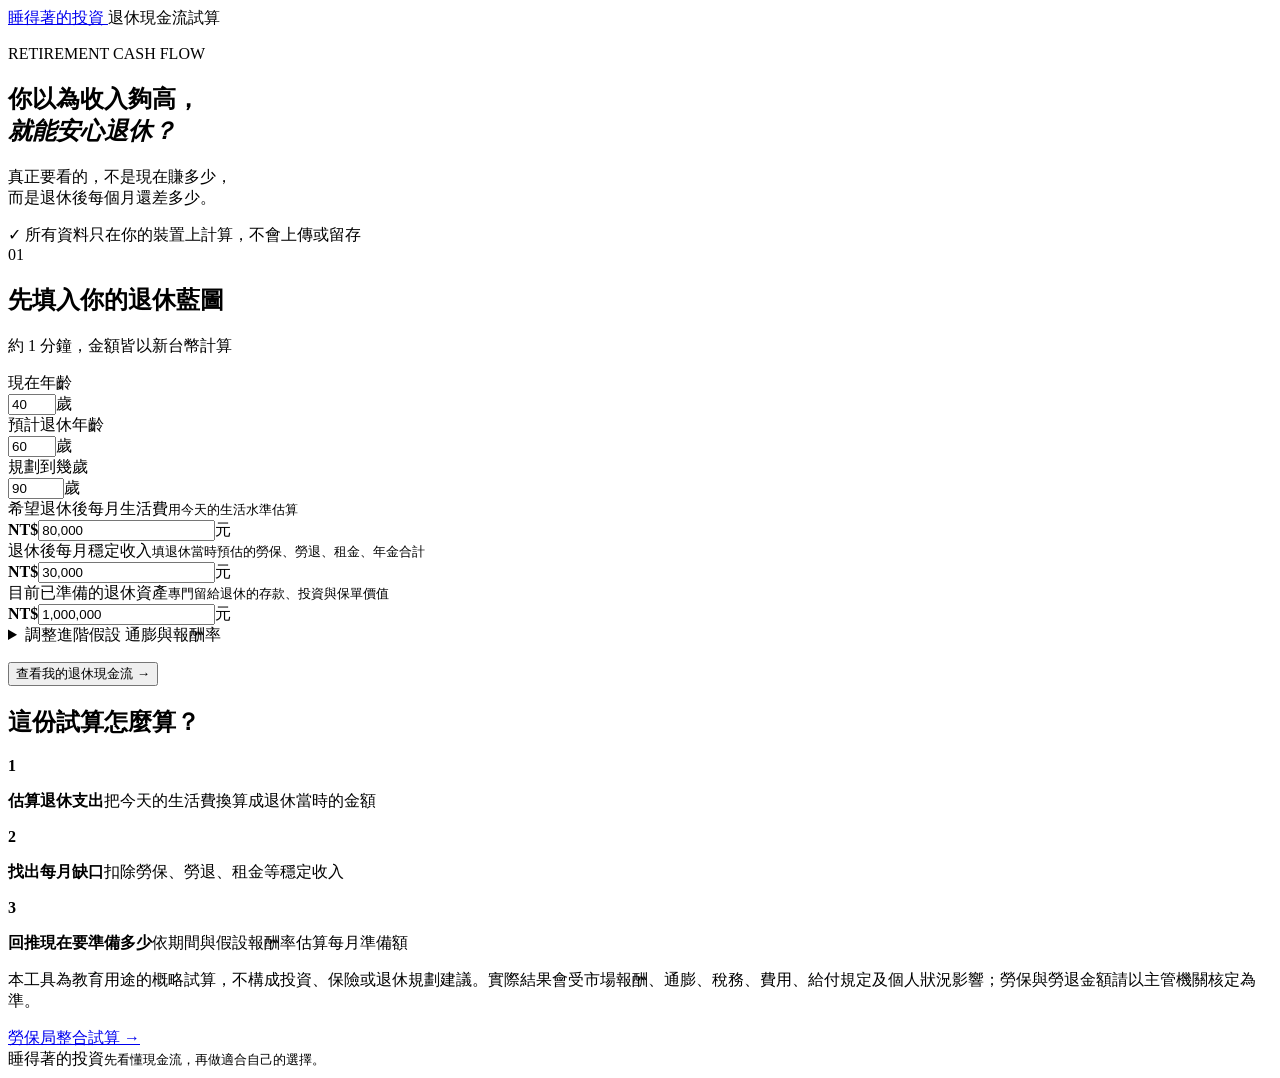
==== index.html @ b3f50241 "Add retirement cash flow calculator" ====
<!doctype html>
<html lang="zh-Hant">
<head>
  <meta charset="utf-8">
  <meta name="viewport" content="width=device-width, initial-scale=1, viewport-fit=cover">
  <meta name="theme-color" content="#17243c">
  <title>退休現金流試算｜睡得著的投資</title>
  <meta name="description" content="快速估算退休後每月現金流缺口、退休準備金，以及現在每月需要準備多少。">
  <link rel="preconnect" href="https://fonts.googleapis.com">
  <link rel="preconnect" href="https://fonts.gstatic.com" crossorigin>
  <link href="https://fonts.googleapis.com/css2?family=Noto+Sans+TC:wght@400;500;600;700;800&display=swap" rel="stylesheet">
  <link rel="stylesheet" href="styles.css">
</head>
<body>
  <header class="topbar">
    <a class="brand" href="#top" aria-label="回到頁首">
      <span class="brand-mark" aria-hidden="true"></span>
      <span>睡得著的投資</span>
    </a>
    <span class="mini">退休現金流試算</span>
  </header>

  <main id="top">
    <section class="intro wrap">
      <p class="eyebrow">RETIREMENT CASH FLOW</p>
      <h1>你以為收入夠高，<br><em>就能安心退休？</em></h1>
      <p class="lede">真正要看的，不是現在賺多少，<br class="mobile-break">而是退休後每個月還差多少。</p>
      <div class="privacy-note"><span aria-hidden="true">✓</span> 所有資料只在你的裝置上計算，不會上傳或留存</div>
    </section>

    <section class="calculator wrap" aria-labelledby="form-title">
      <div class="section-heading">
        <span>01</span>
        <div><h2 id="form-title">先填入你的退休藍圖</h2><p>約 1 分鐘，金額皆以新台幣計算</p></div>
      </div>

      <form id="retirementForm" novalidate>
        <div class="form-grid three">
          <label>現在年齡<div class="input-wrap"><input id="currentAge" type="number" inputmode="numeric" min="18" max="79" value="40" required><span>歲</span></div></label>
          <label>預計退休年齡<div class="input-wrap"><input id="retireAge" type="number" inputmode="numeric" min="40" max="85" value="60" required><span>歲</span></div></label>
          <label>規劃到幾歲<div class="input-wrap"><input id="planAge" type="number" inputmode="numeric" min="61" max="110" value="90" required><span>歲</span></div></label>
        </div>

        <div class="divider"></div>
        <div class="form-grid two">
          <label>希望退休後每月生活費<small>用今天的生活水準估算</small><div class="input-wrap money"><b>NT$</b><input id="monthlyExpense" type="text" inputmode="numeric" value="80,000" required><span>元</span></div></label>
          <label>退休後每月穩定收入<small>填退休當時預估的勞保、勞退、租金、年金合計</small><div class="input-wrap money"><b>NT$</b><input id="monthlyIncome" type="text" inputmode="numeric" value="30,000" required><span>元</span></div></label>
          <label>目前已準備的退休資產<small>專門留給退休的存款、投資與保單價值</small><div class="input-wrap money"><b>NT$</b><input id="currentAssets" type="text" inputmode="numeric" value="1,000,000" required><span>元</span></div></label>
        </div>

        <details>
          <summary>調整進階假設 <span>通膨與報酬率</span></summary>
          <div class="form-grid three advanced">
            <label>每年通膨率<div class="input-wrap"><input id="inflation" type="number" inputmode="decimal" min="0" max="10" step="0.1" value="2"><span>%</span></div></label>
            <label>退休前年化報酬<div class="input-wrap"><input id="preReturn" type="number" inputmode="decimal" min="0" max="15" step="0.1" value="4"><span>%</span></div></label>
            <label>退休後年化報酬<div class="input-wrap"><input id="postReturn" type="number" inputmode="decimal" min="0" max="15" step="0.1" value="3"><span>%</span></div></label>
          </div>
          <p class="assumption">預設值僅供試算，不代表未來保證報酬。</p>
        </details>

        <p id="error" class="error" role="alert"></p>
        <button class="primary" type="submit">查看我的退休現金流 <span>→</span></button>
      </form>
    </section>

    <section id="results" class="results wrap" aria-live="polite" hidden>
      <div class="section-heading light">
        <span>02</span>
        <div><h2>你的退休現金流輪廓</h2><p id="timelineText"></p></div>
      </div>

      <div class="hero-result">
        <p>退休第一年，每月現金流缺口約</p>
        <strong id="monthlyGap">NT$ 0</strong>
        <small id="gapExplain"></small>
        <div class="bar" aria-hidden="true"><i id="incomeBar"></i></div>
        <div class="bar-labels"><span>穩定收入可支應 <b id="coverage">0%</b></span><span>缺口 <b id="gapPercent">0%</b></span></div>
      </div>

      <div class="result-grid">
        <article><span>退休時預估月生活費</span><b id="futureExpense">NT$ 0</b><small>已計入退休前通膨</small></article>
        <article><span>退休時需要的準備金</span><b id="capitalNeed">NT$ 0</b><small>支應整段退休生活的估算</small></article>
        <article><span>目前資產退休時預估值</span><b id="futureAssets">NT$ 0</b><small>依退休前報酬率推估</small></article>
      </div>

      <div class="action-card">
        <p>從現在開始，你每月約需準備</p>
        <strong id="monthlySaving">NT$ 0</strong>
        <div class="shortfall">退休準備金仍差 <b id="shortfall">NT$ 0</b></div>
        <p id="statusMessage" class="status-message"></p>
      </div>

      <div class="result-actions">
        <button id="copyResult" class="secondary" type="button">複製試算結果</button>
        <button id="recalculate" class="text-button" type="button">修改數字再試算</button>
      </div>

      <div class="cta">
        <p>數字不是要讓你焦慮，<br>而是讓下一步變得更清楚。</p>
        <strong>想把勞保、勞退、保單與投資一起納入？</strong>
        <span>截圖或複製結果，回到 IG 留言「退休」</span>
      </div>
    </section>

    <section class="method wrap">
      <h2>這份試算怎麼算？</h2>
      <div class="steps">
        <div><b>1</b><p><strong>估算退休支出</strong><span>把今天的生活費換算成退休當時的金額</span></p></div>
        <div><b>2</b><p><strong>找出每月缺口</strong><span>扣除勞保、勞退、租金等穩定收入</span></p></div>
        <div><b>3</b><p><strong>回推現在要準備多少</strong><span>依期間與假設報酬率估算每月準備額</span></p></div>
      </div>
      <p class="disclaimer">本工具為教育用途的概略試算，不構成投資、保險或退休規劃建議。實際結果會受市場報酬、通膨、稅務、費用、給付規定及個人狀況影響；勞保與勞退金額請以主管機關核定為準。</p>
      <div class="official-links"><a href="https://www.bli.gov.tw/0109187.html" target="_blank" rel="noopener">勞保局整合試算 →</a></div>
    </section>
  </main>

  <footer><span>睡得著的投資</span><small>先看懂現金流，再做適合自己的選擇。</small></footer>
  <script src="app.js"></script>
</body>
</html>
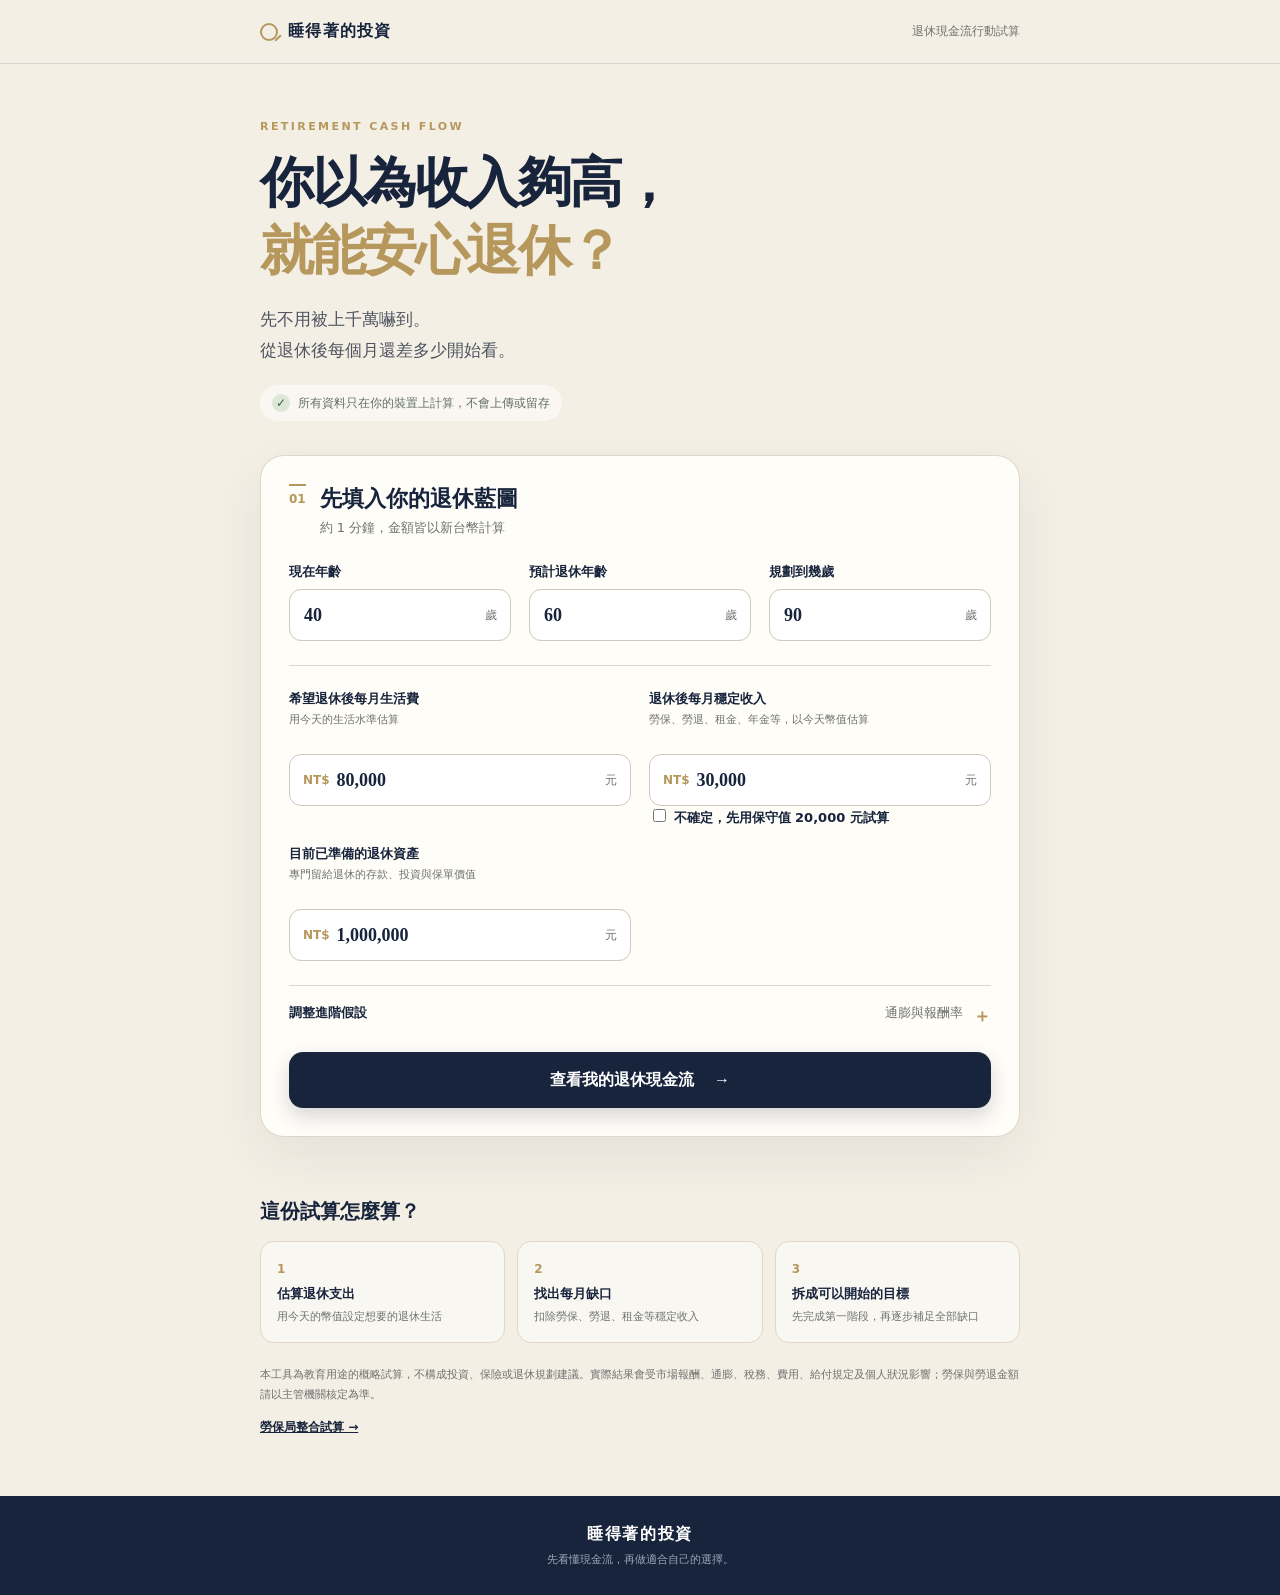
==== commit 20bea87e: "Make retirement results action oriented" ====
--- a/index.html
+++ b/index.html
@@ -4,12 +4,13 @@
   <meta charset="utf-8">
   <meta name="viewport" content="width=device-width, initial-scale=1, viewport-fit=cover">
   <meta name="theme-color" content="#17243c">
-  <title>退休現金流試算｜睡得著的投資</title>
-  <meta name="description" content="快速估算退休後每月現金流缺口、退休準備金，以及現在每月需要準備多少。">
+  <title>退休現金流行動試算｜睡得著的投資</title>
+  <meta name="description" content="用今天的幣值，看懂退休後每月差多少，以及現在可以先完成的第一個目標。">
   <link rel="preconnect" href="https://fonts.googleapis.com">
   <link rel="preconnect" href="https://fonts.gstatic.com" crossorigin>
   <link href="https://fonts.googleapis.com/css2?family=Noto+Sans+TC:wght@400;500;600;700;800&display=swap" rel="stylesheet">
   <link rel="stylesheet" href="styles.css">
+  <link rel="stylesheet" href="extras.css">
 </head>
 <body>
   <header class="topbar">
@@ -17,14 +18,14 @@
       <span class="brand-mark" aria-hidden="true"></span>
       <span>睡得著的投資</span>
     </a>
-    <span class="mini">退休現金流試算</span>
+      <span class="mini">退休現金流行動試算</span>
   </header>
 
   <main id="top">
     <section class="intro wrap">
       <p class="eyebrow">RETIREMENT CASH FLOW</p>
       <h1>你以為收入夠高，<br><em>就能安心退休？</em></h1>
-      <p class="lede">真正要看的，不是現在賺多少，<br class="mobile-break">而是退休後每個月還差多少。</p>
+      <p class="lede">先不用被上千萬嚇到。<br class="mobile-break">從退休後每個月還差多少開始看。</p>
       <div class="privacy-note"><span aria-hidden="true">✓</span> 所有資料只在你的裝置上計算，不會上傳或留存</div>
     </section>
 
@@ -44,7 +45,7 @@
         <div class="divider"></div>
         <div class="form-grid two">
           <label>希望退休後每月生活費<small>用今天的生活水準估算</small><div class="input-wrap money"><b>NT$</b><input id="monthlyExpense" type="text" inputmode="numeric" value="80,000" required><span>元</span></div></label>
-          <label>退休後每月穩定收入<small>填退休當時預估的勞保、勞退、租金、年金合計</small><div class="input-wrap money"><b>NT$</b><input id="monthlyIncome" type="text" inputmode="numeric" value="30,000" required><span>元</span></div></label>
+          <label>退休後每月穩定收入<small>勞保、勞退、租金、年金等，以今天幣值估算</small><div class="input-wrap money"><b>NT$</b><input id="monthlyIncome" type="text" inputmode="numeric" value="30,000" required><span>元</span></div><span class="unknown-toggle"><input id="incomeUnknown" type="checkbox"> 不確定，先用保守值 20,000 元試算</span></label>
           <label>目前已準備的退休資產<small>專門留給退休的存款、投資與保單價值</small><div class="input-wrap money"><b>NT$</b><input id="currentAssets" type="text" inputmode="numeric" value="1,000,000" required><span>元</span></div></label>
         </div>
 
@@ -55,7 +56,7 @@
             <label>退休前年化報酬<div class="input-wrap"><input id="preReturn" type="number" inputmode="decimal" min="0" max="15" step="0.1" value="4"><span>%</span></div></label>
             <label>退休後年化報酬<div class="input-wrap"><input id="postReturn" type="number" inputmode="decimal" min="0" max="15" step="0.1" value="3"><span>%</span></div></label>
           </div>
-          <p class="assumption">預設值僅供試算，不代表未來保證報酬。</p>
+          <p class="assumption">系統會把通膨與報酬率換算成實質購買力。預設值僅供試算，不代表未來保證報酬。</p>
         </details>
 
         <p id="error" class="error" role="alert"></p>
@@ -70,7 +71,7 @@
       </div>
 
       <div class="hero-result">
-        <p>退休第一年，每月現金流缺口約</p>
+        <p>以今天的生活水準，退休後每月約差</p>
         <strong id="monthlyGap">NT$ 0</strong>
         <small id="gapExplain"></small>
         <div class="bar" aria-hidden="true"><i id="incomeBar"></i></div>
@@ -78,17 +79,35 @@
       </div>
 
       <div class="result-grid">
-        <article><span>退休時預估月生活費</span><b id="futureExpense">NT$ 0</b><small>已計入退休前通膨</small></article>
-        <article><span>退休時需要的準備金</span><b id="capitalNeed">NT$ 0</b><small>支應整段退休生活的估算</small></article>
-        <article><span>目前資產退休時預估值</span><b id="futureAssets">NT$ 0</b><small>依退休前報酬率推估</small></article>
+        <article><span>距離退休</span><b id="resultPreYears">0 年</b><small>還有時間分階段準備</small></article>
+        <article><span>預計退休生活</span><b id="resultRetYears">0 年</b><small>從退休年齡規劃到目標年齡</small></article>
+        <article><span>穩定收入可支應</span><b id="coverageCard">0%</b><small>其餘就是要補上的月現金流</small></article>
       </div>
 
       <div class="action-card">
-        <p>從現在開始，你每月約需準備</p>
-        <strong id="monthlySaving">NT$ 0</strong>
-        <div class="shortfall">退休準備金仍差 <b id="shortfall">NT$ 0</b></div>
+        <p>先不用一次補完，現在可以從每月準備</p>
+        <strong id="stageMonthly">NT$ 0</strong>
         <p id="statusMessage" class="status-message"></p>
       </div>
+
+      <div class="first-stage">
+        <span class="stage-tag">先做第一階段</span>
+        <p>第一個退休準備目標</p>
+        <strong id="stageCapital">NT$ 0</strong>
+        <div class="stage-line"><span>未來約可支應每月</span><b id="stageIncome">NT$ 0</b></div>
+        <small id="stageExplain">先完成一小段，比一次看完整個退休更容易開始。</small>
+      </div>
+
+      <details class="full-breakdown">
+        <summary>查看完整退休準備金估算 <span>進階結果</span></summary>
+        <div class="full-grid">
+          <div><span>一次補足，現在每月需準備</span><b id="monthlySaving">NT$ 0</b></div>
+          <div><span>完整退休準備金需求</span><b id="capitalNeed">NT$ 0</b></div>
+          <div><span>目前資產退休時的購買力</span><b id="futureAssets">NT$ 0</b></div>
+          <div><span>仍需補足的準備金</span><b id="shortfall">NT$ 0</b></div>
+        </div>
+        <small>以上皆以今天幣值呈現，方便你和現在的收入與生活費比較。</small>
+      </details>
 
       <div class="result-actions">
         <button id="copyResult" class="secondary" type="button">複製試算結果</button>
@@ -105,9 +124,9 @@
     <section class="method wrap">
       <h2>這份試算怎麼算？</h2>
       <div class="steps">
-        <div><b>1</b><p><strong>估算退休支出</strong><span>把今天的生活費換算成退休當時的金額</span></p></div>
+        <div><b>1</b><p><strong>估算退休支出</strong><span>用今天的幣值設定想要的退休生活</span></p></div>
         <div><b>2</b><p><strong>找出每月缺口</strong><span>扣除勞保、勞退、租金等穩定收入</span></p></div>
-        <div><b>3</b><p><strong>回推現在要準備多少</strong><span>依期間與假設報酬率估算每月準備額</span></p></div>
+        <div><b>3</b><p><strong>拆成可以開始的目標</strong><span>先完成第一階段，再逐步補足全部缺口</span></p></div>
       </div>
       <p class="disclaimer">本工具為教育用途的概略試算，不構成投資、保險或退休規劃建議。實際結果會受市場報酬、通膨、稅務、費用、給付規定及個人狀況影響；勞保與勞退金額請以主管機關核定為準。</p>
       <div class="official-links"><a href="https://www.bli.gov.tw/0109187.html" target="_blank" rel="noopener">勞保局整合試算 →</a></div>
--- a/styles.css
+++ b/styles.css
@@ -0,0 +1 @@
+:root{--navy:#17243c;--navy2:#21304b;--cream:#f4efe5;--paper:#fffdf8;--gold:#b6975c;--gold2:#d5c08e;--ink:#17243c;--muted:#6f716f;--line:#ded7c9;--danger:#a3423c}*{box-sizing:border-box}html{scroll-behavior:smooth}body{margin:0;background:var(--cream);color:var(--ink);font-family:"Noto Sans TC",system-ui,sans-serif;-webkit-font-smoothing:antialiased}.wrap{width:min(760px,calc(100% - 32px));margin-inline:auto}.topbar{height:64px;padding:0 max(20px,calc((100vw - 760px)/2));display:flex;align-items:center;justify-content:space-between;border-bottom:1px solid rgba(23,36,60,.12);background:rgba(244,239,229,.92);backdrop-filter:blur(12px);position:sticky;top:0;z-index:10}.brand{color:var(--navy);text-decoration:none;font-weight:700;letter-spacing:.08em;display:flex;align-items:center;gap:10px}.brand-mark{width:18px;height:18px;border:2px solid var(--gold);border-radius:50%;position:relative}.brand-mark:after{content:"";position:absolute;width:8px;height:2px;background:var(--gold);right:-6px;bottom:0;transform:rotate(-42deg)}.mini{font-size:12px;color:var(--muted)}.intro{padding:56px 0 34px}.eyebrow{font-size:11px;letter-spacing:.22em;color:var(--gold);font-weight:800;margin:0 0 16px}.intro h1{font-size:clamp(32px,7vw,54px);line-height:1.25;letter-spacing:-.045em;margin:0;font-weight:800}.intro h1 em{font-style:normal;color:var(--gold)}.lede{font-size:17px;line-height:1.8;color:#4e5561;margin:20px 0}.privacy-note{display:inline-flex;align-items:center;gap:8px;font-size:12px;color:#627064;background:rgba(255,255,255,.55);padding:9px 12px;border-radius:999px}.privacy-note span{display:grid;place-items:center;width:18px;height:18px;border-radius:50%;background:#dce7d8;color:#3d633d;font-weight:800}.calculator{background:var(--paper);border:1px solid var(--line);border-radius:24px;padding:28px;box-shadow:0 18px 50px rgba(23,36,60,.07)}.section-heading{display:flex;align-items:flex-start;gap:14px;margin-bottom:26px}.section-heading>span{font:700 12px/1 system-ui;color:var(--gold);border-top:2px solid var(--gold);padding-top:7px}.section-heading h2{font-size:22px;margin:0 0 5px}.section-heading p{font-size:13px;color:var(--muted);margin:0}.form-grid{display:grid;gap:18px}.form-grid.three{grid-template-columns:repeat(3,1fr)}.form-grid.two{grid-template-columns:repeat(2,1fr)}label{font-size:13px;font-weight:700;display:block}label small{display:block;min-height:34px;font-weight:400;color:var(--muted);line-height:1.45;margin-top:4px}.input-wrap{height:52px;border:1px solid #cfc8bb;background:white;border-radius:12px;margin-top:8px;display:flex;align-items:center;transition:.2s}.input-wrap:focus-within{border-color:var(--gold);box-shadow:0 0 0 3px rgba(182,151,92,.15)}.input-wrap input{min-width:0;width:100%;height:100%;border:0;background:transparent;outline:0;padding:0 8px 0 14px;font:700 18px/1 "Noto Sans TC";color:var(--ink)}.input-wrap span{padding-right:13px;font-size:12px;color:var(--muted);font-weight:500}.input-wrap b{padding-left:13px;font-size:12px;color:var(--gold);white-space:nowrap}.input-wrap.money input{padding-left:7px}.divider{height:1px;background:var(--line);margin:24px 0}details{margin-top:24px;border-top:1px solid var(--line);padding-top:18px}summary{cursor:pointer;list-style:none;font-size:13px;font-weight:700;display:flex;justify-content:space-between}summary::-webkit-details-marker{display:none}summary:after{content:"＋";color:var(--gold);font-size:18px}details[open] summary:after{content:"−"}summary span{font-weight:400;color:var(--muted);margin-left:auto;margin-right:10px}.advanced{margin-top:18px}.assumption{font-size:11px;color:var(--muted);margin:12px 0 0}.primary,.secondary{width:100%;border:0;border-radius:14px;min-height:56px;font:700 16px "Noto Sans TC";cursor:pointer}.primary{margin-top:24px;background:var(--navy);color:white;display:flex;justify-content:center;align-items:center;gap:20px;box-shadow:0 8px 20px rgba(23,36,60,.18)}.primary:hover{background:#223454}.error{display:none;color:var(--danger);font-size:13px;margin:14px 0 -8px}.error.show{display:block}.results{margin-top:32px;background:var(--navy);color:white;border-radius:24px;padding:30px}.section-heading.light h2{color:white}.section-heading.light p{color:#afb8c8}.hero-result{text-align:center;padding:20px 0 26px}.hero-result p{font-size:14px;color:#c7ced9;margin:0}.hero-result>strong{font-size:clamp(38px,9vw,58px);letter-spacing:-.04em;color:var(--gold2);display:block;margin:8px 0}.hero-result>small{display:block;color:#adb6c5;line-height:1.6}.bar{height:9px;background:#815047;border-radius:99px;overflow:hidden;margin:24px 0 8px}.bar i{display:block;height:100%;width:0;background:var(--gold2);transition:width .6s ease}.bar-labels{display:flex;justify-content:space-between;font-size:11px;color:#aeb7c5}.bar-labels b{color:white}.result-grid{display:grid;grid-template-columns:repeat(3,1fr);gap:10px}.result-grid article{background:rgba(255,255,255,.06);border:1px solid rgba(255,255,255,.1);border-radius:14px;padding:16px}.result-grid span{display:block;font-size:11px;color:#aeb7c5;min-height:34px}.result-grid b{display:block;color:white;font-size:17px;margin:8px 0}.result-grid small{font-size:10px;color:#8490a3}.action-card{background:var(--paper);color:var(--ink);border-radius:18px;margin-top:16px;padding:24px;text-align:center}.action-card>p{font-size:13px;color:var(--muted);margin:0}.action-card>strong{display:block;font-size:clamp(32px,8vw,48px);color:var(--gold);letter-spacing:-.04em;margin:6px 0}.shortfall{font-size:12px;border-top:1px solid var(--line);padding-top:14px}.status-message{margin:10px 0 0!important;font-size:11px!important}.result-actions{display:grid;gap:10px;margin-top:18px}.secondary{background:var(--gold);color:var(--navy)}.text-button{border:0;background:transparent;color:#c9d0dc;padding:10px;cursor:pointer}.cta{text-align:center;border-top:1px solid rgba(255,255,255,.14);margin-top:22px;padding-top:24px}.cta p{font:700 20px/1.55 "Noto Sans TC";margin:0 0 16px}.cta strong,.cta span{display:block}.cta strong{color:var(--gold2);font-size:14px}.cta span{color:#b4bdca;font-size:12px;margin-top:6px}.method{padding:44px 0 60px}.method h2{font-size:20px}.steps{display:grid;grid-template-columns:repeat(3,1fr);gap:12px}.steps>div{background:rgba(255,255,255,.5);border:1px solid var(--line);border-radius:14px;padding:16px}.steps b{color:var(--gold);font-size:12px}.steps p{margin:8px 0 0}.steps strong,.steps span{display:block}.steps strong{font-size:13px}.steps span{font-size:11px;line-height:1.6;color:var(--muted);margin-top:5px}.disclaimer{font-size:11px;line-height:1.8;color:var(--muted);margin-top:22px}.official-links a{font-size:12px;color:var(--navy);font-weight:700}footer{background:var(--navy);color:white;text-align:center;padding:28px 16px}footer span,footer small{display:block}footer span{font-weight:700;letter-spacing:.1em}footer small{font-size:11px;color:#9da7b7;margin-top:7px}@media(max-width:620px){.topbar{height:58px;padding-inline:16px}.mini{display:none}.wrap{width:min(100% - 24px,760px)}.intro{padding:38px 6px 24px}.intro h1{font-size:35px}.lede{font-size:15px}.calculator,.results{border-radius:19px;padding:22px 17px}.form-grid.three,.form-grid.two{grid-template-columns:1fr}.form-grid.three{grid-template-columns:repeat(3,1fr);gap:8px}.form-grid.three label{font-size:11px}.form-grid.three .input-wrap input{font-size:16px;padding-left:10px}.form-grid.three .input-wrap span{padding-right:8px}.advanced{grid-template-columns:1fr!important}.advanced label{font-size:13px!important}.divider{margin:20px 0}.result-grid{grid-template-columns:1fr}.result-grid article{display:grid;grid-template-columns:1fr auto;align-items:center}.result-grid span{min-height:0}.result-grid b{font-size:16px;margin:0}.result-grid small{grid-column:1/-1;margin-top:4px}.steps{grid-template-columns:1fr}.mobile-break{display:none}}
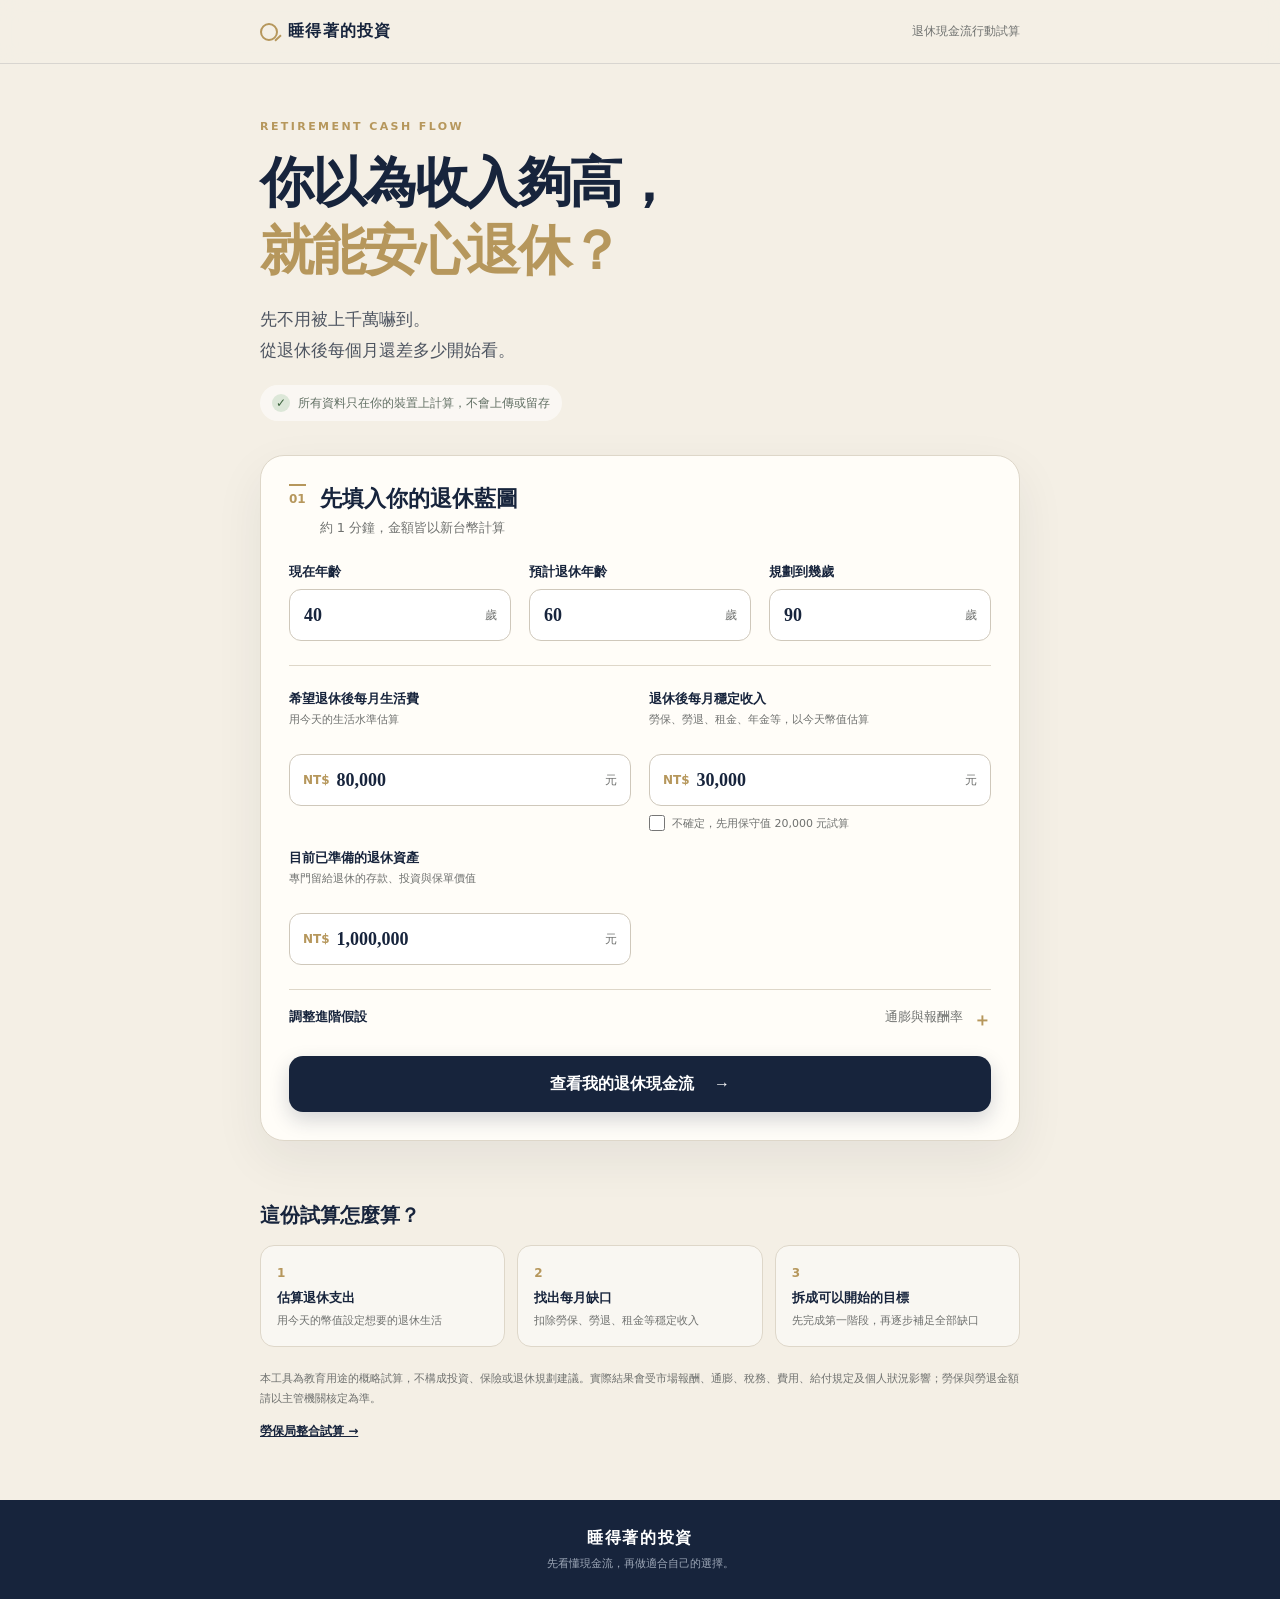
==== commit 7593e73f: "Bust browser cache for calculator v2" ====
--- a/index.html
+++ b/index.html
@@ -9,8 +9,8 @@
   <link rel="preconnect" href="https://fonts.googleapis.com">
   <link rel="preconnect" href="https://fonts.gstatic.com" crossorigin>
   <link href="https://fonts.googleapis.com/css2?family=Noto+Sans+TC:wght@400;500;600;700;800&display=swap" rel="stylesheet">
-  <link rel="stylesheet" href="styles.css">
-  <link rel="stylesheet" href="extras.css">
+  <link rel="stylesheet" href="styles.css?v=2">
+  <link rel="stylesheet" href="extras.css?v=2">
 </head>
 <body>
   <header class="topbar">
@@ -134,6 +134,6 @@
   </main>
 
   <footer><span>睡得著的投資</span><small>先看懂現金流，再做適合自己的選擇。</small></footer>
-  <script src="app.js"></script>
+  <script src="app.js?v=2"></script>
 </body>
 </html>
--- a/extras.css
+++ b/extras.css
@@ -0,0 +1,68 @@
+.unknown-toggle {
+  display: flex !important;
+  align-items: center;
+  gap: 7px;
+  min-height: 0 !important;
+  margin-top: 9px !important;
+  font-size: 11px;
+  color: var(--muted);
+  font-weight: 500;
+}
+.unknown-toggle input { accent-color: var(--gold); width: 16px; height: 16px; margin: 0; }
+.first-stage {
+  position: relative;
+  background: linear-gradient(135deg, #d9c590, #b6975c);
+  color: var(--navy);
+  border-radius: 18px;
+  margin-top: 14px;
+  padding: 24px;
+  text-align: center;
+  overflow: hidden;
+}
+.first-stage:after {
+  content: "";
+  position: absolute;
+  width: 130px;
+  height: 130px;
+  border: 1px solid rgba(23,36,60,.16);
+  border-radius: 50%;
+  right: -55px;
+  top: -60px;
+}
+.stage-tag {
+  display: inline-block;
+  background: var(--navy);
+  color: white;
+  border-radius: 999px;
+  padding: 6px 11px;
+  font-size: 10px;
+  font-weight: 700;
+  letter-spacing: .08em;
+}
+.first-stage p { font-size: 13px; margin: 12px 0 0; }
+.first-stage strong { font-size: 38px; letter-spacing: -.04em; display: block; margin-top: 3px; }
+.stage-line {
+  display: flex;
+  justify-content: center;
+  gap: 8px;
+  border-top: 1px solid rgba(23,36,60,.2);
+  padding-top: 13px;
+  margin-top: 17px;
+  font-size: 12px;
+}
+.first-stage small { display: block; font-size: 10px; line-height: 1.6; margin-top: 8px; color: #3f4960; }
+.full-breakdown { border: 1px solid rgba(255,255,255,.14); border-radius: 14px; padding: 15px; margin-top: 14px; }
+.full-breakdown summary { color: white; }
+.full-breakdown summary span { color: #9fa9b9; }
+.full-grid { display: grid; gap: 9px; margin-top: 14px; }
+.full-grid > div {
+  display: flex;
+  align-items: center;
+  justify-content: space-between;
+  background: rgba(255,255,255,.06);
+  border-radius: 10px;
+  padding: 12px;
+}
+.full-grid span { font-size: 11px; color: #aeb7c5; }
+.full-grid b { font-size: 14px; }
+.full-breakdown > small { display: block; color: #8f9aab; font-size: 10px; line-height: 1.6; margin-top: 10px; }
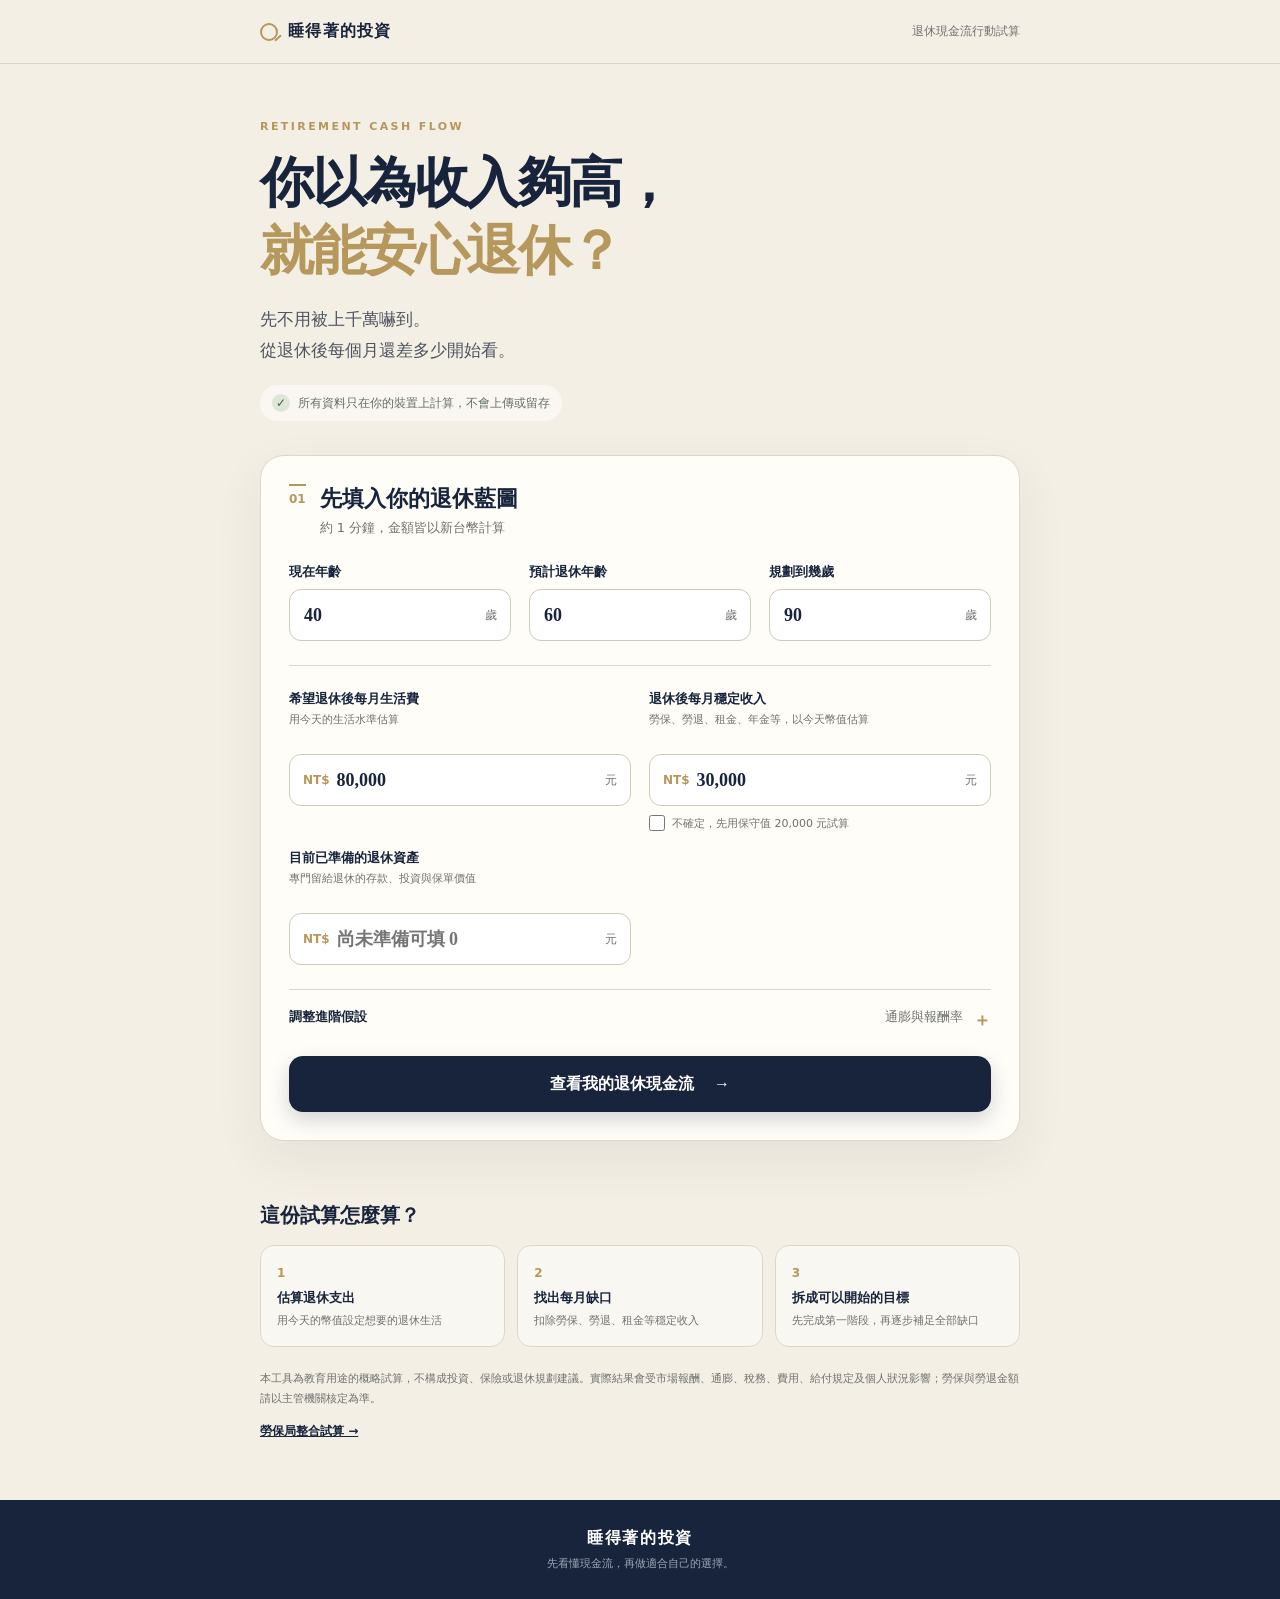
==== commit 1b6d7cad: "Add retirement asset milestone input" ====
--- a/index.html
+++ b/index.html
@@ -46,7 +46,7 @@
         <div class="form-grid two">
           <label>希望退休後每月生活費<small>用今天的生活水準估算</small><div class="input-wrap money"><b>NT$</b><input id="monthlyExpense" type="text" inputmode="numeric" value="80,000" required><span>元</span></div></label>
           <label>退休後每月穩定收入<small>勞保、勞退、租金、年金等，以今天幣值估算</small><div class="input-wrap money"><b>NT$</b><input id="monthlyIncome" type="text" inputmode="numeric" value="30,000" required><span>元</span></div><span class="unknown-toggle"><input id="incomeUnknown" type="checkbox"> 不確定，先用保守值 20,000 元試算</span></label>
-          <label>目前已準備的退休資產<small>專門留給退休的存款、投資與保單價值</small><div class="input-wrap money"><b>NT$</b><input id="currentAssets" type="text" inputmode="numeric" value="1,000,000" required><span>元</span></div></label>
+          <label>目前已準備的退休資產<small>專門留給退休的存款、投資與保單價值</small><div class="input-wrap money"><b>NT$</b><input id="currentAssets" type="text" inputmode="numeric" value="" placeholder="尚未準備可填 0"><span>元</span></div></label>
         </div>
 
         <details>
@@ -92,7 +92,7 @@
 
       <div class="first-stage">
         <span class="stage-tag">先做第一階段</span>
-        <p>第一個退休準備目標</p>
+        <p>依你目前資產，下一階段目標</p>
         <strong id="stageCapital">NT$ 0</strong>
         <div class="stage-line"><span>未來約可支應每月</span><b id="stageIncome">NT$ 0</b></div>
         <small id="stageExplain">先完成一小段，比一次看完整個退休更容易開始。</small>
@@ -134,6 +134,6 @@
   </main>
 
   <footer><span>睡得著的投資</span><small>先看懂現金流，再做適合自己的選擇。</small></footer>
-  <script src="app.js?v=2"></script>
+  <script src="app.js?v=3"></script>
 </body>
 </html>
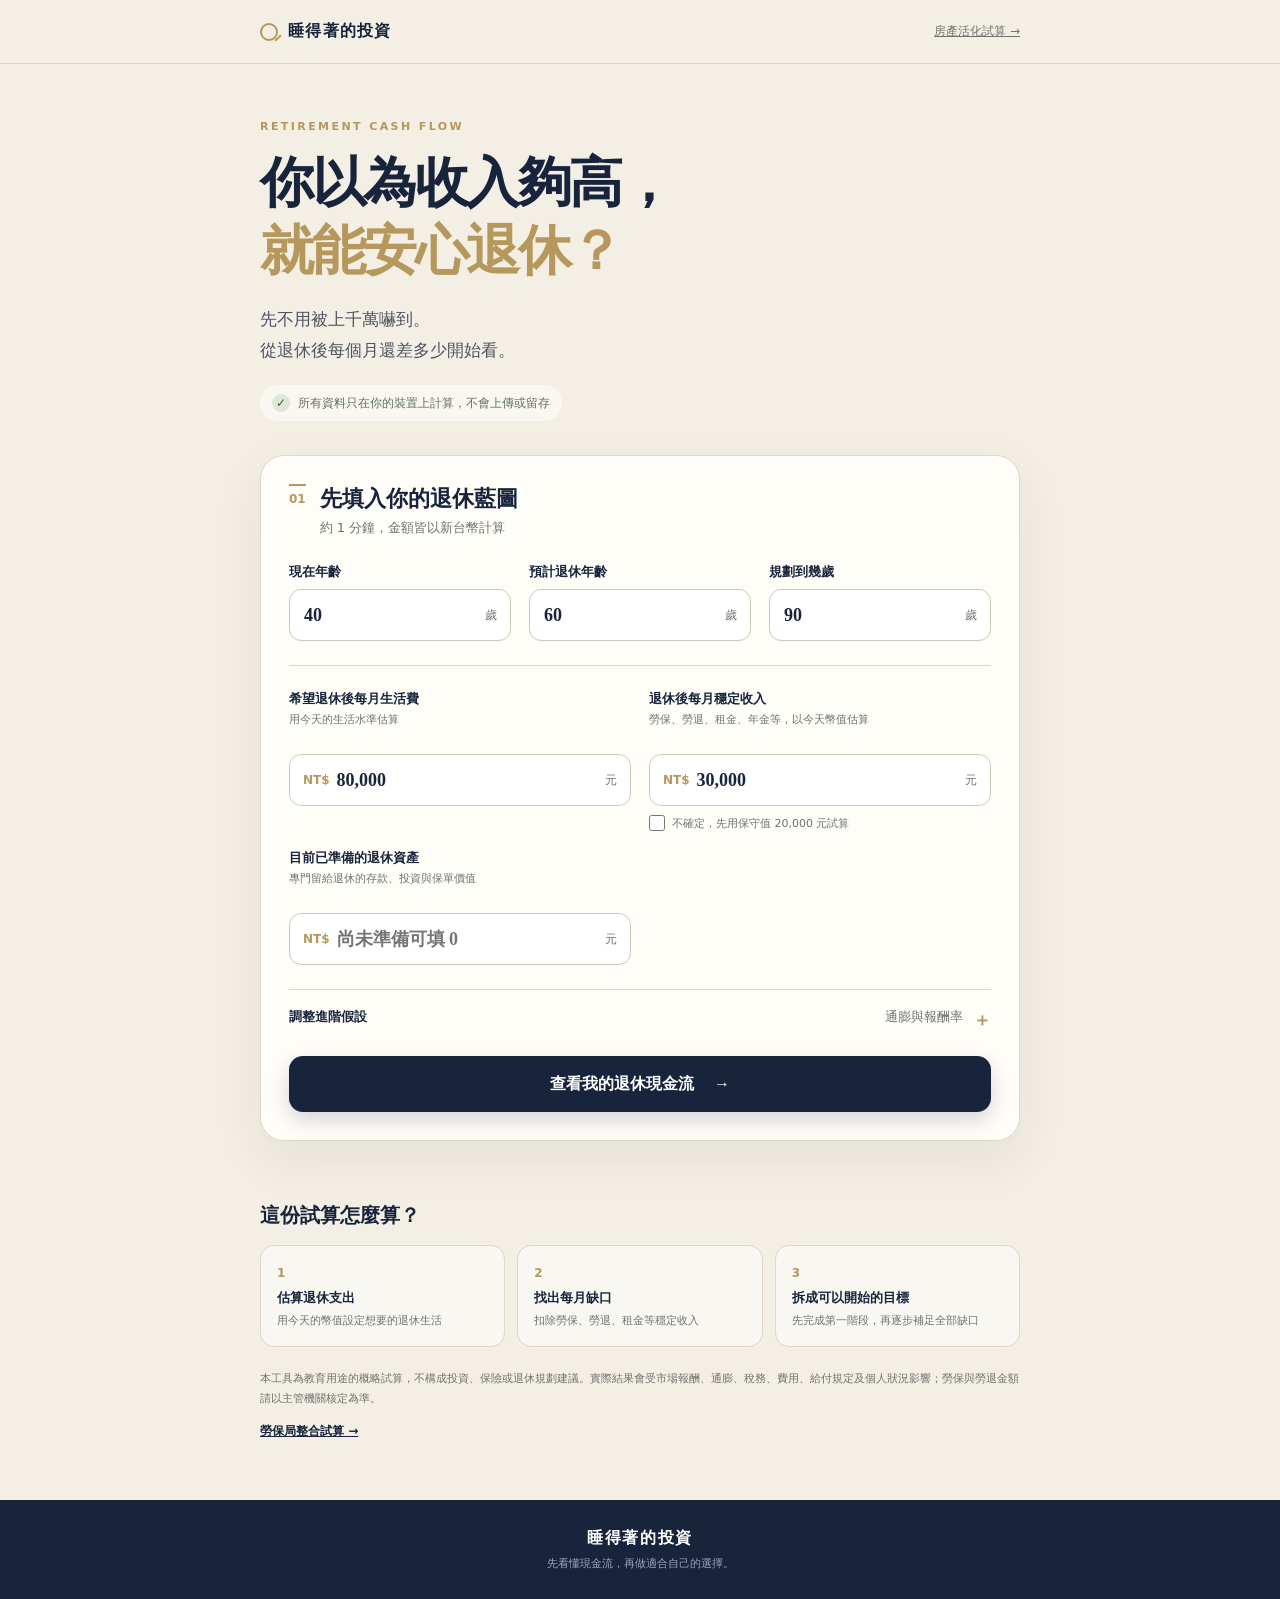
==== commit f9c78ce9: "Add property activation calculator link" ====
--- a/index.html
+++ b/index.html
@@ -18,7 +18,7 @@
       <span class="brand-mark" aria-hidden="true"></span>
       <span>睡得著的投資</span>
     </a>
-      <span class="mini">退休現金流行動試算</span>
+      <a class="mini tool-link" href="property/">房產活化試算 →</a>
   </header>
 
   <main id="top">
